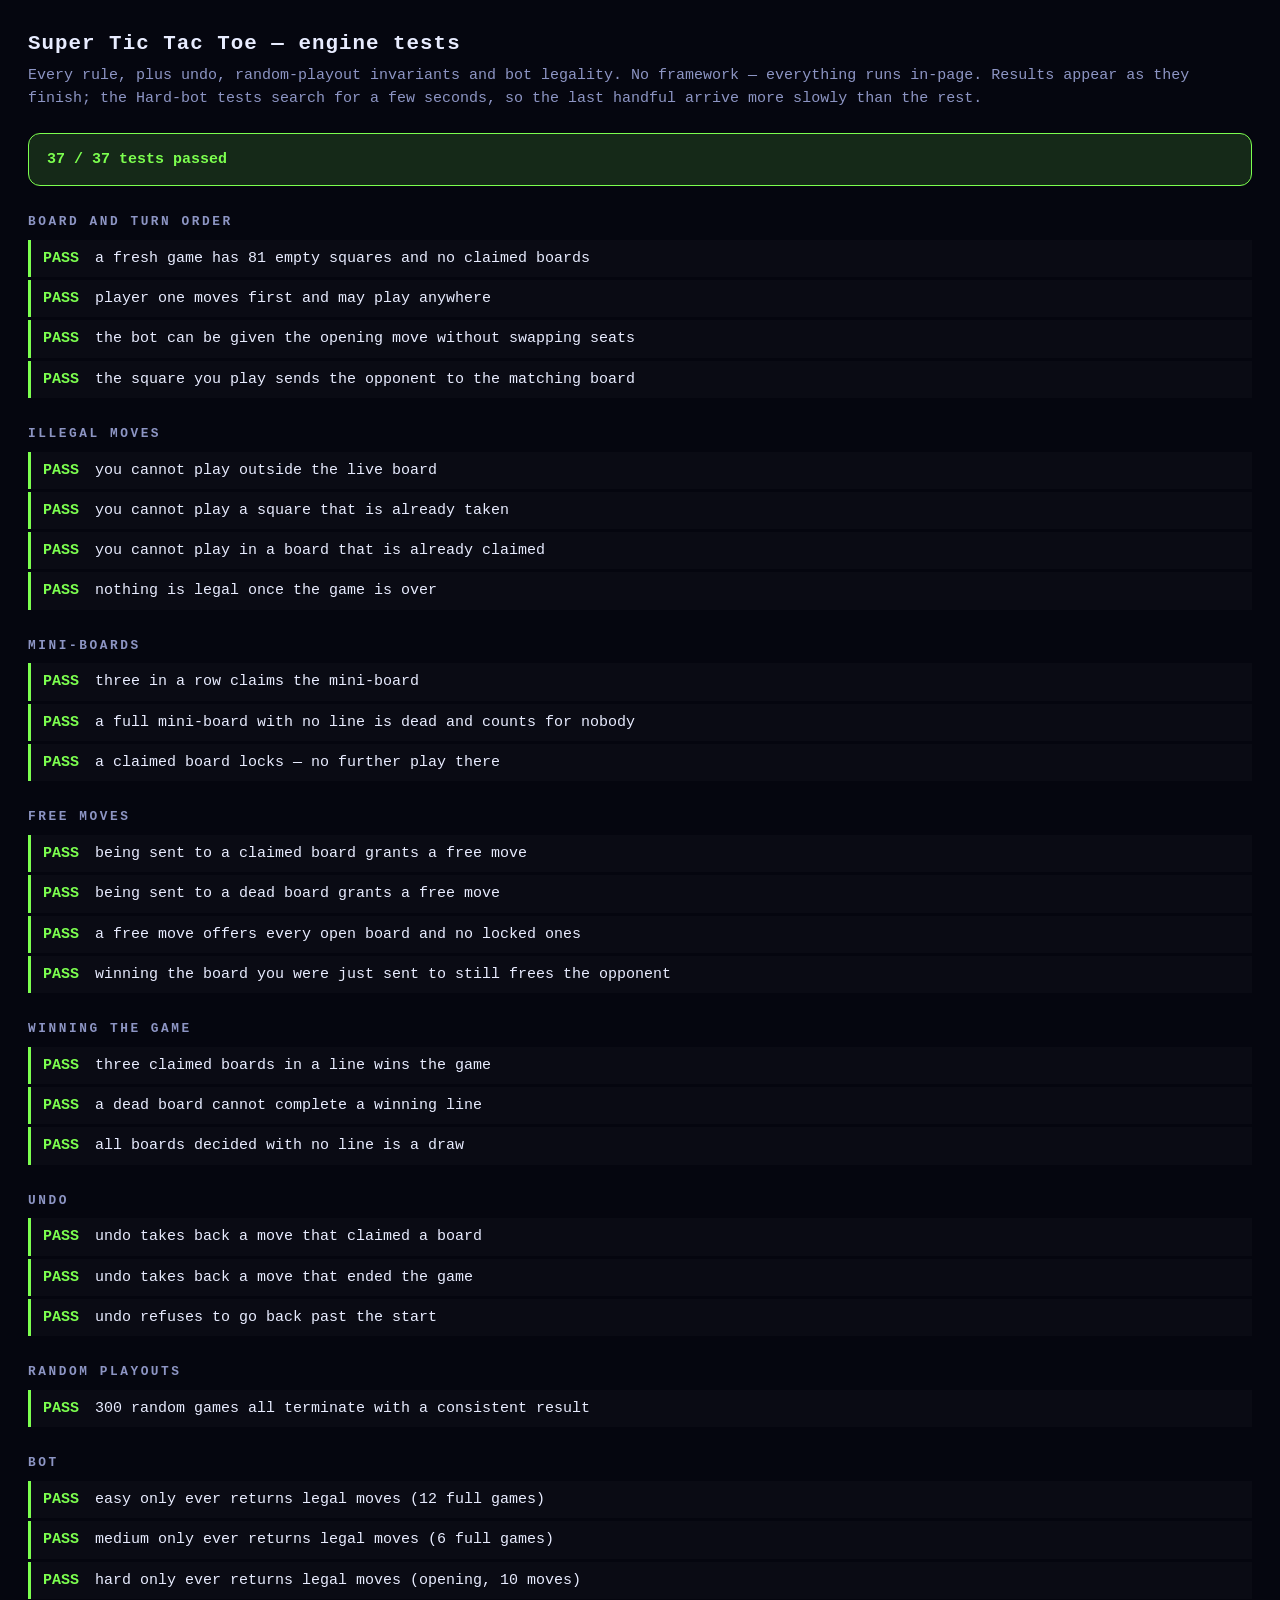
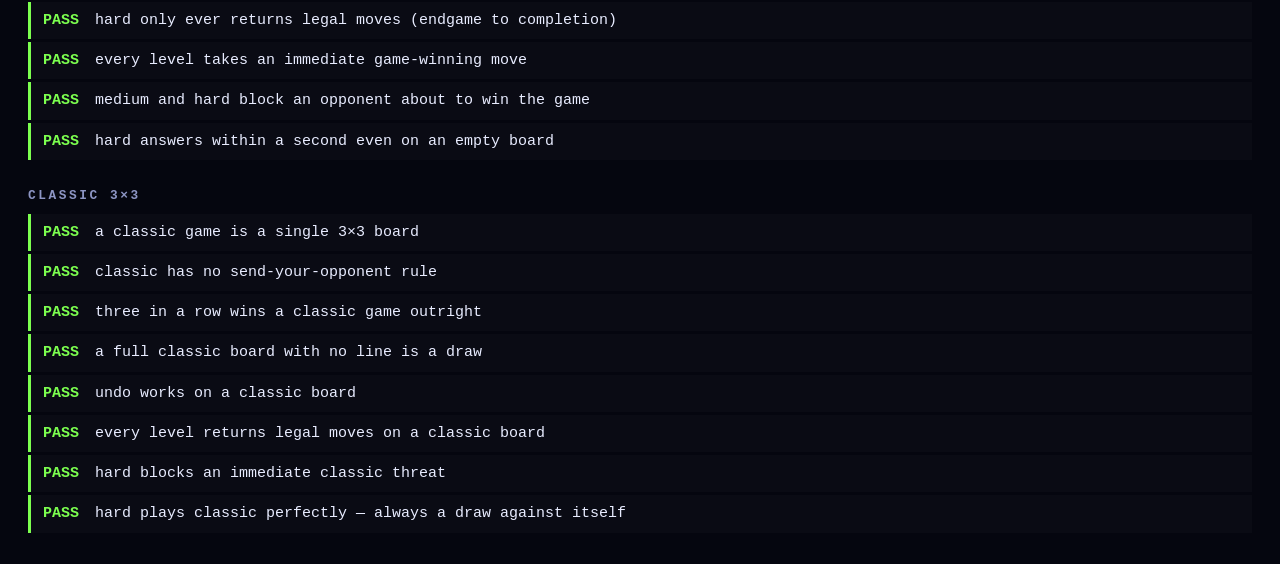
==== tests/engine.test.html @ ea8e8ba9 "Super Tic Tac Toe: neon two-player game, bot, and installable web app A dark-themed Super Tic Tac To" ====
<!DOCTYPE html>
<html lang="en">
<head>
<meta charset="utf-8">
<meta name="viewport" content="width=device-width, initial-scale=1">
<title>Super Tic Tac Toe — engine tests</title>
<style>
  body {
    margin: 0; padding: 28px;
    font: 15px/1.55 "SF Mono", Menlo, Consolas, monospace;
    background: #05060f; color: #e8ecff;
  }
  h1 { font-size: 1.3rem; letter-spacing: .05em; margin: 0 0 4px; }
  p.lead { color: #8d95c4; margin: 0 0 22px; }
  #summary { padding: 14px 18px; border-radius: 12px; font-weight: 700; margin-bottom: 18px; }
  #summary.ok { background: rgba(124,255,79,.14); border: 1px solid #7cff4f; color: #7cff4f; }
  #summary.bad { background: rgba(255,77,94,.14); border: 1px solid #ff4d5e; color: #ff4d5e; }
  #summary.running { background: rgba(34,232,255,.12); border: 1px solid #22e8ff; color: #22e8ff; }
  ul { list-style: none; padding: 0; margin: 0; }
  li { padding: 7px 12px; border-left: 3px solid #2a2f55; margin-bottom: 3px; background: rgba(255,255,255,.02); }
  li.pass { border-left-color: #7cff4f; }
  li.fail { border-left-color: #ff4d5e; background: rgba(255,77,94,.09); }
  .tag { display: inline-block; width: 52px; font-weight: 700; }
  li.pass .tag { color: #7cff4f; }
  li.fail .tag { color: #ff4d5e; }
  .why { display: block; margin: 4px 0 0 52px; color: #ff9aa4; font-size: .88rem; }
  h2 { font-size: .8rem; text-transform: uppercase; letter-spacing: .2em; color: #8d95c4; margin: 26px 0 8px; }
</style>
</head>
<body>

<h1>Super Tic Tac Toe — engine tests</h1>
<p class="lead">Every rule, plus undo, random-playout invariants and bot legality. No framework —
everything runs in-page. Results appear as they finish; the Hard-bot tests search for a
few seconds, so the last handful arrive more slowly than the rest.</p>
<div id="summary">Running…</div>
<div id="out"></div>

<script src="../js/variants.js"></script>
<script src="../js/engine.js"></script>
<script src="../js/bot.js"></script>
<script>
(function () {
  'use strict';

  var Engine = STT.Engine;
  var Bot = STT.Bot;
  var queue = [];
  var results = [];
  var group = 'General';

  function section(name) { group = name; }

  /* Tests are queued rather than run on the spot. The Hard bot alone costs a
     few seconds of blocking search, and running everything in one pass left
     the page frozen on "Running…" until the whole suite finished. */
  function test(name, fn) {
    queue.push({ group: group, name: name, fn: fn });
  }

  function ok(cond, msg) {
    if (!cond) throw new Error(msg || 'assertion failed');
  }

  function eq(actual, expected, msg) {
    if (actual !== expected) {
      throw new Error((msg || 'value') + ' — expected ' + JSON.stringify(expected) +
        ', got ' + JSON.stringify(actual));
    }
  }

  function hasEvent(events, type) {
    return events.some(function (e) { return e.type === type; });
  }

  function eventOf(events, type) {
    return events.filter(function (e) { return e.type === type; })[0];
  }

  /* Builds a position directly. The engine state is a plain object, so a test
     can set one up without having to find a legal 40-move path to it. */
  function pos(spec) {
    var s = Engine.create();
    if (spec.cells) {
      Object.keys(spec.cells).forEach(function (b) {
        Object.keys(spec.cells[b]).forEach(function (c) {
          s.boards[b][c] = spec.cells[b][c];
          s.moveCount++;
        });
      });
    }
    if (spec.status) {
      Object.keys(spec.status).forEach(function (b) {
        s.boardStatus[b] = spec.status[b];
      });
    }
    s.current = spec.current || 'P1';
    s.activeBoard = spec.active === undefined ? null : spec.active;
    return s;
  }

  /* A filled 3x3 with no three in a row. */
  var DEAD = { 0: 'P1', 1: 'P2', 2: 'P1', 3: 'P1', 4: 'P2', 5: 'P2', 6: 'P2', 7: 'P1', 8: 'P1' };

  /* ---------------- rules 1-3: setup and the send-to-board rule ------------- */

  section('Board and turn order');

  test('a fresh game has 81 empty squares and no claimed boards', function () {
    var s = Engine.create();
    var empty = 0;
    for (var b = 0; b < 9; b++) {
      for (var c = 0; c < 9; c++) if (s.boards[b][c] === null) empty++;
      eq(s.boardStatus[b], null, 'board ' + b + ' status');
    }
    eq(empty, 81, 'empty squares');
  });

  test('player one moves first and may play anywhere', function () {
    var s = Engine.create();
    eq(s.current, 'P1', 'starting player');
    eq(s.activeBoard, null, 'active board');
    eq(Engine.legalMoves(s).length, 81, 'legal moves on move one');
  });

  test('the bot can be given the opening move without swapping seats', function () {
    var s = Engine.create('P2');
    eq(s.current, 'P2', 'starting player');
    eq(Engine.legalMoves(s).length, 81, 'legal moves');
  });

  test('the square you play sends the opponent to the matching board', function () {
    var s = Engine.create();
    var events = Engine.play(s, 0, 5);
    ok(events, 'move should be legal');
    eq(s.activeBoard, 5, 'active board after playing square 5');
    eq(s.current, 'P2', 'turn passes');
    ok(hasEvent(events, 'sentTo'), 'a sentTo event is emitted');
    eq(eventOf(events, 'sentTo').board, 5, 'sentTo board');
    eq(Engine.legalMoves(s).length, 9, 'opponent is confined to one board');
  });

  /* ---------------- rule 9: illegal moves ---------------- */

  section('Illegal moves');

  test('you cannot play outside the live board', function () {
    var s = Engine.create();
    Engine.play(s, 0, 5);
    eq(Engine.isLegal(s, 3, 0), false, 'board 3 while sent to board 5');
    eq(Engine.play(s, 3, 0), null, 'play returns null');
    eq(s.moveCount, 1, 'the rejected move is not recorded');
  });

  test('you cannot play a square that is already taken', function () {
    var s = pos({ cells: { 4: { 4: 'P1' } }, current: 'P2', active: 4 });
    eq(Engine.isLegal(s, 4, 4), false, 'occupied square');
    eq(Engine.play(s, 4, 4), null, 'play returns null');
  });

  test('you cannot play in a board that is already claimed', function () {
    var s = pos({ status: { 2: 'P1' }, current: 'P2', active: null });
    eq(Engine.isLegal(s, 2, 0), false, 'claimed board');
    ok(Engine.playableBoards(s).indexOf(2) === -1, 'claimed board is not offered');
  });

  test('nothing is legal once the game is over', function () {
    var s = pos({ status: { 0: 'P1', 1: 'P1', 2: 'P1' }, current: 'P2' });
    s.winner = 'P1';
    eq(Engine.legalMoves(s).length, 0, 'legal moves after the game ends');
  });

  /* ---------------- rules 5-6: claiming and killing a mini-board ---------- */

  section('Mini-boards');

  test('three in a row claims the mini-board', function () {
    var s = pos({ cells: { 0: { 0: 'P1', 1: 'P1' } }, current: 'P1', active: 0 });
    var events = Engine.play(s, 0, 2);
    eq(s.boardStatus[0], 'P1', 'board status');
    ok(hasEvent(events, 'boardWon'), 'boardWon event');
    eq(eventOf(events, 'boardWon').player, 'P1', 'claiming player');
    eq(Engine.claimedCount(s, 'P1'), 1, 'claimed count');
  });

  test('a full mini-board with no line is dead and counts for nobody', function () {
    var cells = {};
    Object.keys(DEAD).forEach(function (k) { if (k !== '8') cells[k] = DEAD[k]; });
    var s = pos({ cells: { 0: cells }, current: 'P1', active: 0 });
    var events = Engine.play(s, 0, 8);
    eq(s.boardStatus[0], 'draw', 'board status');
    ok(hasEvent(events, 'boardDrawn'), 'boardDrawn event');
    eq(Engine.claimedCount(s, 'P1'), 0, 'P1 claimed count');
    eq(Engine.claimedCount(s, 'P2'), 0, 'P2 claimed count');
  });

  test('a claimed board locks — no further play there', function () {
    var s = pos({ cells: { 0: { 0: 'P1', 1: 'P1' } }, current: 'P1', active: 0 });
    Engine.play(s, 0, 2);
    eq(Engine.isLegal(s, 0, 3), false, 'empty square inside a claimed board');
  });

  /* ---------------- rule 4: the free move ---------------- */

  section('Free moves');

  test('being sent to a claimed board grants a free move', function () {
    var s = pos({ status: { 6: 'P1' }, current: 'P1', active: 4 });
    var events = Engine.play(s, 4, 6);
    eq(s.activeBoard, null, 'active board');
    ok(hasEvent(events, 'freeMove'), 'freeMove event');
    ok(!hasEvent(events, 'sentTo'), 'no sentTo event');
  });

  test('being sent to a dead board grants a free move', function () {
    var s = pos({ status: { 6: 'draw' }, current: 'P1', active: 4 });
    Engine.play(s, 4, 6);
    eq(s.activeBoard, null, 'active board');
  });

  test('a free move offers every open board and no locked ones', function () {
    var s = pos({ status: { 0: 'P1', 1: 'draw' }, current: 'P2', active: null });
    var boards = Engine.playableBoards(s);
    eq(boards.length, 7, 'open board count');
    ok(boards.indexOf(0) === -1 && boards.indexOf(1) === -1, 'locked boards excluded');
  });

  test('winning the board you were just sent to still frees the opponent', function () {
    /* Playing square 0 of board 0 both claims board 0 and points at board 0. */
    var s = pos({ cells: { 0: { 3: 'P1', 6: 'P1' } }, current: 'P1', active: 0 });
    var events = Engine.play(s, 0, 0);
    eq(s.boardStatus[0], 'P1', 'board 0 claimed');
    eq(s.activeBoard, null, 'opponent is not sent into the locked board');
    ok(hasEvent(events, 'freeMove'), 'freeMove event');
  });

  /* ---------------- rules 7-8: winning and drawing the game -------------- */

  section('Winning the game');

  test('three claimed boards in a line wins the game', function () {
    var s = pos({
      status: { 0: 'P1', 1: 'P1' },
      cells: { 2: { 0: 'P1', 1: 'P1' } },
      current: 'P1', active: 2
    });
    var events = Engine.play(s, 2, 2);
    eq(s.winner, 'P1', 'winner');
    ok(hasEvent(events, 'gameOver'), 'gameOver event');
    eq(eventOf(events, 'gameOver').winner, 'P1', 'gameOver winner');
    ok(s.winningLine, 'winning line recorded');
  });

  test('a dead board cannot complete a winning line', function () {
    var s = pos({
      status: { 0: 'P1', 1: 'draw' },
      cells: { 2: { 0: 'P1', 1: 'P1' } },
      current: 'P1', active: 2
    });
    Engine.play(s, 2, 2);
    eq(s.boardStatus[2], 'P1', 'board 2 claimed');
    eq(s.winner, null, 'no winner through a dead board');
  });

  test('all boards decided with no line is a draw', function () {
    var status = { 0: 'P1', 1: 'P2', 2: 'P1', 3: 'P1', 4: 'P2', 5: 'P2', 6: 'P2', 7: 'P1' };
    var cells = {};
    Object.keys(DEAD).forEach(function (k) { if (k !== '8') cells[k] = DEAD[k]; });
    var s = pos({ status: status, cells: { 8: cells }, current: 'P1', active: 8 });
    var events = Engine.play(s, 8, 8);
    eq(s.boardStatus[8], 'draw', 'last board is dead');
    eq(s.winner, 'draw', 'game result');
    eq(eventOf(events, 'gameOver').winner, 'draw', 'gameOver winner');
  });

  /* ---------------- undo ---------------- */

  section('Undo');

  test('undo takes back a move that claimed a board', function () {
    var s = pos({ cells: { 0: { 0: 'P1', 1: 'P1' } }, current: 'P1', active: 0 });
    Engine.play(s, 0, 2);
    eq(s.boardStatus[0], 'P1', 'claimed before undo');
    eq(Engine.undo(s), true, 'undo succeeds');
    eq(s.boardStatus[0], null, 'claim reversed');
    eq(s.boards[0][2], null, 'square cleared');
    eq(s.current, 'P1', 'turn restored');
    eq(s.activeBoard, 0, 'active board restored');
  });

  test('undo takes back a move that ended the game', function () {
    var s = pos({
      status: { 0: 'P1', 1: 'P1' },
      cells: { 2: { 0: 'P1', 1: 'P1' } },
      current: 'P1', active: 2
    });
    Engine.play(s, 2, 2);
    eq(s.winner, 'P1', 'won before undo');
    Engine.undo(s);
    eq(s.winner, null, 'winner cleared');
    ok(Engine.legalMoves(s).length > 0, 'play can resume');
  });

  test('undo refuses to go back past the start', function () {
    var s = Engine.create();
    eq(Engine.canUndo(s), false, 'canUndo on a fresh game');
    eq(Engine.undo(s), false, 'undo returns false');
  });

  /* ---------------- invariants over random games ---------------- */

  section('Random playouts');

  test('300 random games all terminate with a consistent result', function () {
    for (var g = 0; g < 300; g++) {
      var s = Engine.create(g % 2 ? 'P2' : 'P1');
      var moves = 0;
      while (!s.winner) {
        var legal = Engine.legalMoves(s);
        ok(legal.length > 0, 'a game with no winner always has a legal move');
        var m = legal[(Math.random() * legal.length) | 0];

        /* The chosen board must be open, and must be the live one if there is one. */
        eq(s.boardStatus[m.board], null, 'chosen board is open');
        if (s.activeBoard !== null) eq(m.board, s.activeBoard, 'chosen board is the live one');

        ok(Engine.play(s, m.board, m.cell), 'legal move was accepted');
        moves++;
        ok(moves <= 81, 'game finishes within 81 moves');
      }

      ok(s.winner === 'P1' || s.winner === 'P2' || s.winner === 'draw', 'valid result');
      if (s.winner === 'draw') {
        for (var b = 0; b < 9; b++) ok(s.boardStatus[b] !== null, 'draw means every board is decided');
      } else {
        s.winningLine.forEach(function (b) {
          eq(s.boardStatus[b], s.winner, 'winning line board belongs to the winner');
        });
      }
    }
  });

  /* ---------------- bot ---------------- */

  section('Bot');

  /* Walks a game, asking the bot for a move at each step. `maxMoves` caps how
     far in we go — Hard costs up to 400ms a move, so a full 44-move game would
     block the page for about nine seconds. */
  function botPlayout(level, games, maxMoves) {
    for (var g = 0; g < games; g++) {
      var s = Engine.create();
      var n = 0;
      while (!s.winner && (!maxMoves || n < maxMoves)) {
        var mv = Bot.chooseMove(s, level);
        ok(mv, level + ' returned a move');
        ok(Engine.isLegal(s, mv.board, mv.cell),
          level + ' returned an illegal move: board ' + mv.board + ' square ' + mv.cell);
        Engine.play(s, mv.board, mv.cell);
        n++;
      }
    }
  }

  /* Hands the bot a game already 30 random moves deep, so its legality is
     exercised in the endgame too — and cheaply, since few moves remain. */
  function botFinishesGame(level) {
    var s = Engine.create();
    for (var i = 0; i < 30 && !s.winner; i++) {
      var legal = Engine.legalMoves(s);
      var m = legal[(Math.random() * legal.length) | 0];
      Engine.play(s, m.board, m.cell);
    }
    while (!s.winner) {
      var mv = Bot.chooseMove(s, level);
      ok(Engine.isLegal(s, mv.board, mv.cell), level + ' returned an illegal endgame move');
      Engine.play(s, mv.board, mv.cell);
    }
  }

  test('easy only ever returns legal moves (12 full games)', function () {
    botPlayout('easy', 12);
  });

  test('medium only ever returns legal moves (6 full games)', function () {
    botPlayout('medium', 6);
  });

  test('hard only ever returns legal moves (opening, 10 moves)', function () {
    botPlayout('hard', 1, 10);
  });

  test('hard only ever returns legal moves (endgame to completion)', function () {
    botFinishesGame('hard');
  });

  test('every level takes an immediate game-winning move', function () {
    ['easy', 'medium', 'hard'].forEach(function (level) {
      var s = pos({
        status: { 0: 'P1', 1: 'P1' },
        cells: { 2: { 0: 'P1', 1: 'P1' } },
        current: 'P1', active: 2
      });
      var mv = Bot.chooseMove(s, level);
      eq(mv.board, 2, level + ' plays in the only open board');
      eq(mv.cell, 2, level + ' completes the line');
    });
  });

  test('medium and hard block an opponent about to win the game', function () {
    /* Medium carries a little scoring jitter, so this has to hold repeatedly
       rather than once. */
    ['medium', 'hard'].forEach(function (level) {
      var runs = level === 'medium' ? 25 : 3;
      for (var i = 0; i < runs; i++) {
        /* P1 owns boards 0 and 1 and is one square from claiming board 2.
           P2 is on move inside board 2 and must take that square. */
        var s = pos({
          status: { 0: 'P1', 1: 'P1' },
          cells: { 2: { 0: 'P1', 1: 'P1' } },
          current: 'P2', active: 2
        });
        var mv = Bot.chooseMove(s, level);
        eq(mv.cell, 2, level + ' blocks the winning square (run ' + (i + 1) + ')');
      }
    });
  });

  test('hard answers within a second even on an empty board', function () {
    var s = Engine.create();
    Engine.play(s, 0, 4);          // step off the opening-book move
    var t0 = Date.now();
    var mv = Bot.chooseMove(s, 'hard');
    var elapsed = Date.now() - t0;
    ok(Engine.isLegal(s, mv.board, mv.cell), 'move is legal');
    ok(elapsed < 1000, 'hard took ' + elapsed + 'ms, expected under 1000ms');
  });

  /* ---------------- classic 3x3 ---------------- */

  section('Classic 3×3');

  test('a classic game is a single 3×3 board', function () {
    var s = Engine.create('P1', 'classic');
    eq(s.boards.length, 1, 'board count');
    eq(Engine.isSingle(s), true, 'isSingle');
    eq(Engine.legalMoves(s).length, 9, 'legal moves at the start');
    eq(s.activeBoard, 0, 'the only board is live from the start, not a free move');
  });

  test('classic has no send-your-opponent rule', function () {
    var s = Engine.create('P1', 'classic');
    var events = Engine.play(s, 0, 5);
    eq(s.activeBoard, 0, 'still the same board');
    eq(s.current, 'P2', 'turn passes');
    ok(!hasEvent(events, 'sentTo'), 'no sentTo event');
    ok(!hasEvent(events, 'freeMove'), 'no freeMove event');
    eq(Engine.legalMoves(s).length, 8, 'every remaining square stays legal');
  });

  test('three in a row wins a classic game outright', function () {
    var s = Engine.create('P1', 'classic');
    [0, 3, 1, 4].forEach(function (c) { Engine.play(s, 0, c); });
    var events = Engine.play(s, 0, 2);       // P1 completes 0-1-2
    eq(s.winner, 'P1', 'winner');
    ok(hasEvent(events, 'boardWon'), 'boardWon event');
    ok(hasEvent(events, 'gameOver'), 'gameOver event');
    eq(s.winningLine, null, 'no macro line on a single board');
    ok(s.boardLines[0], 'the winning cells are recorded on the board itself');
  });

  test('a full classic board with no line is a draw', function () {
    var s = Engine.create('P1', 'classic');
    var events = null;
    [0, 1, 2, 4, 3, 5, 7, 6, 8].forEach(function (c) {
      events = Engine.play(s, 0, c);
      ok(events, 'square ' + c + ' was legal');
    });
    eq(s.boardStatus[0], 'draw', 'board is dead');
    eq(s.winner, 'draw', 'game drawn');
    ok(hasEvent(events, 'gameOver'), 'gameOver event');
  });

  test('undo works on a classic board', function () {
    var s = Engine.create('P1', 'classic');
    [0, 3, 1, 4].forEach(function (c) { Engine.play(s, 0, c); });
    Engine.play(s, 0, 2);
    eq(s.winner, 'P1', 'won before undo');
    Engine.undo(s);
    eq(s.winner, null, 'winner cleared');
    eq(s.boards[0][2], null, 'square cleared');
    eq(s.activeBoard, 0, 'board still live');
  });

  test('every level returns legal moves on a classic board', function () {
    ['easy', 'medium', 'hard'].forEach(function (level) {
      var s = Engine.create('P1', 'classic');
      while (!s.winner) {
        var mv = Bot.chooseMove(s, level);
        ok(mv, level + ' returned a move');
        ok(Engine.isLegal(s, mv.board, mv.cell),
          level + ' returned an illegal classic move: square ' + (mv && mv.cell));
        Engine.play(s, mv.board, mv.cell);
      }
    });
  });

  test('hard blocks an immediate classic threat', function () {
    var s = Engine.create('P1', 'classic');
    [0, 4, 1].forEach(function (c) { Engine.play(s, 0, c); });
    var mv = Bot.chooseMove(s, 'hard');      // P2 must stop 0-1-2
    eq(mv.cell, 2, 'hard blocks the winning square');
  });

  test('hard plays classic perfectly — always a draw against itself', function () {
    /* Nobody can win 3×3 against correct play, whichever side opens. */
    ['P1', 'P2'].forEach(function (first) {
      var s = Engine.create(first, 'classic');
      while (!s.winner) {
        var mv = Bot.chooseMove(s, 'hard');
        Engine.play(s, mv.board, mv.cell);
      }
      eq(s.winner, 'draw', 'hard vs hard opening with ' + first);
    });
  });

  /* ---------------- run, one test per frame ---------------- */

  var out = document.getElementById('out');
  var summary = document.getElementById('summary');
  var groups = {};
  var total = queue.length;
  var passed = 0;
  var done = 0;

  function renderResult(r) {
    if (!groups[r.group]) {
      var h = document.createElement('h2');
      h.textContent = r.group;
      out.appendChild(h);
      groups[r.group] = document.createElement('ul');
      out.appendChild(groups[r.group]);
    }
    var li = document.createElement('li');
    li.className = r.ok ? 'pass' : 'fail';
    var tag = document.createElement('span');
    tag.className = 'tag';
    tag.textContent = r.ok ? 'PASS' : 'FAIL';
    li.appendChild(tag);
    li.appendChild(document.createTextNode(r.name));
    if (!r.ok) {
      var why = document.createElement('span');
      why.className = 'why';
      why.textContent = r.why;
      li.appendChild(why);
    }
    groups[r.group].appendChild(li);
  }

  function step() {
    var t = queue.shift();
    var r;
    try {
      t.fn();
      r = { group: t.group, name: t.name, ok: true };
    } catch (err) {
      r = {
        group: t.group, name: t.name, ok: false,
        why: err && err.message ? err.message : String(err)
      };
    }
    results.push(r);
    renderResult(r);
    done++;
    if (r.ok) passed++;

    if (queue.length) {
      summary.textContent = 'Running… ' + done + ' of ' + total +
        ' done — now: ' + queue[0].name;
      /* Yield so the browser paints this result before the next test blocks. */
      setTimeout(step, 0);
      return;
    }

    var allPassed = passed === total;
    summary.className = allPassed ? 'ok' : 'bad';
    summary.textContent = allPassed
      ? passed + ' / ' + total + ' tests passed'
      : (total - passed) + ' of ' + total + ' tests FAILED';
  }

  summary.className = 'running';
  summary.textContent = 'Running… 0 of ' + total;
  setTimeout(step, 0);
})();
</script>
</body>
</html>
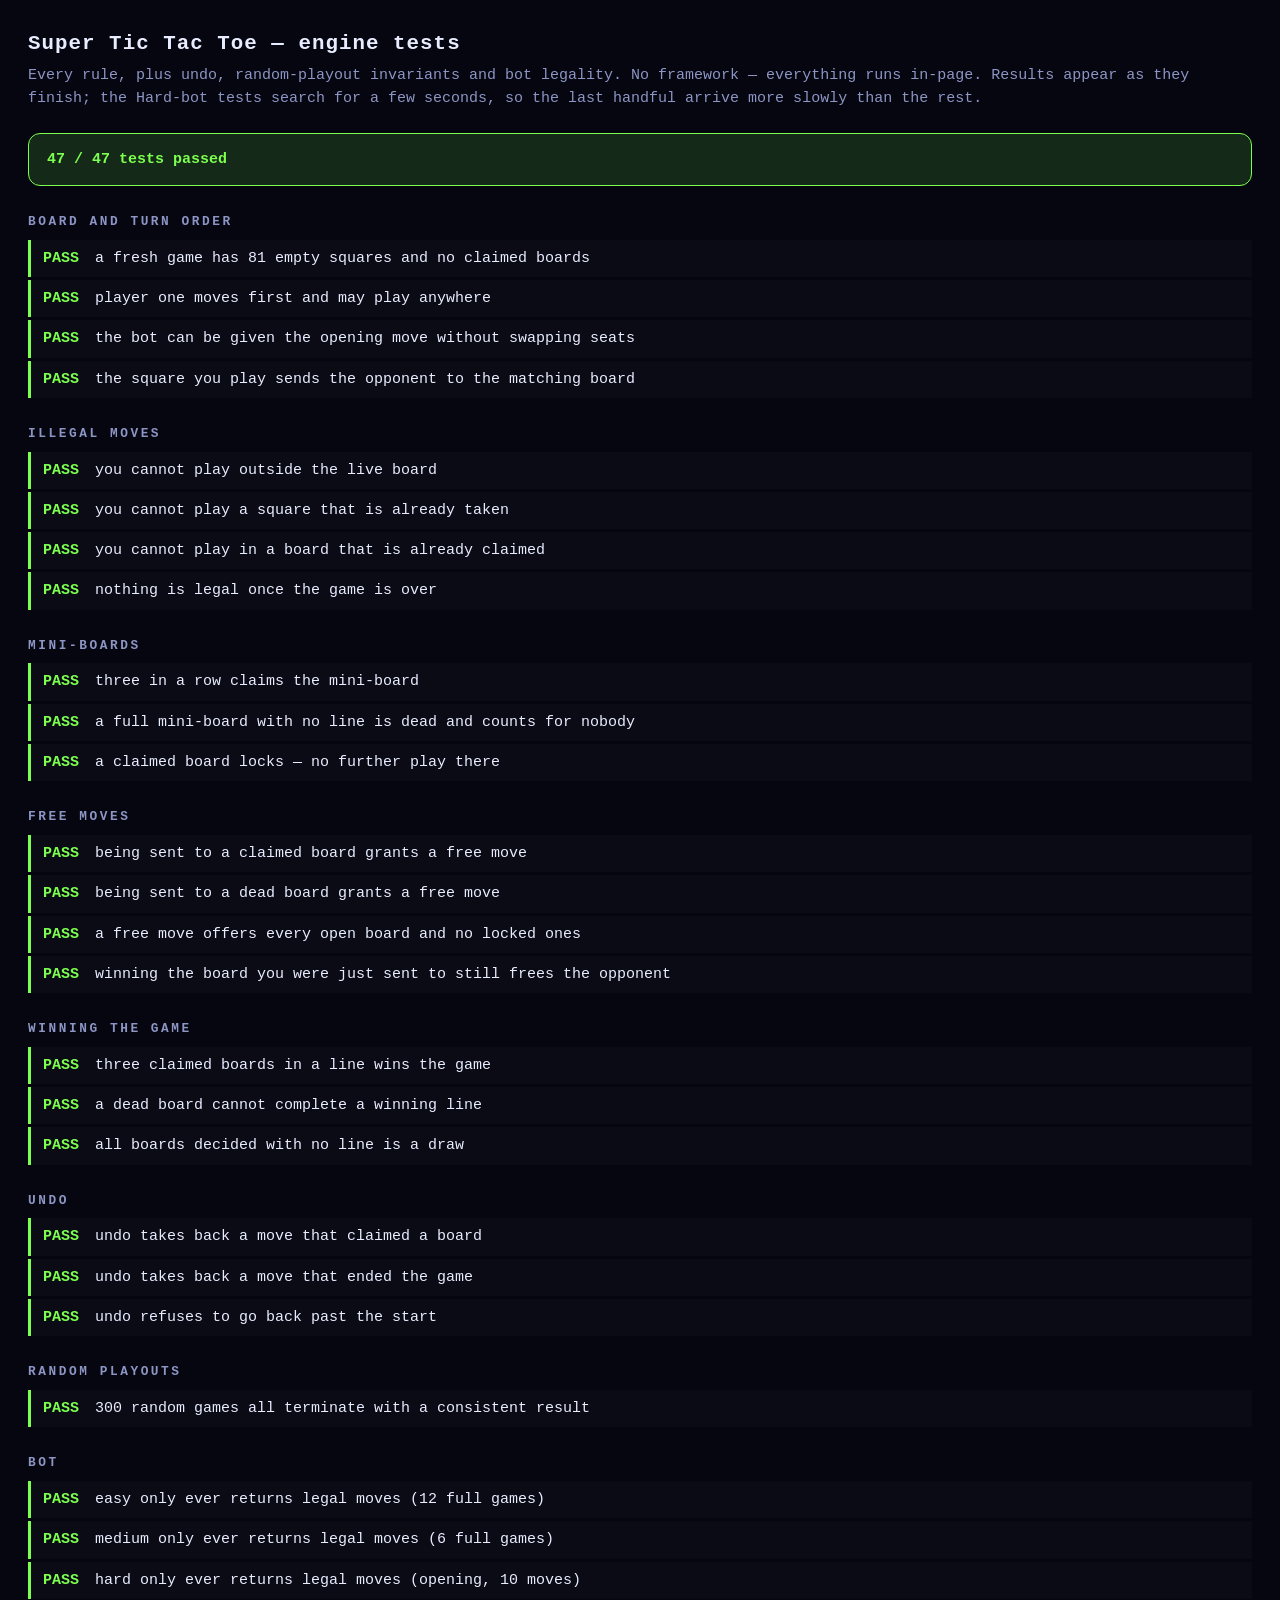
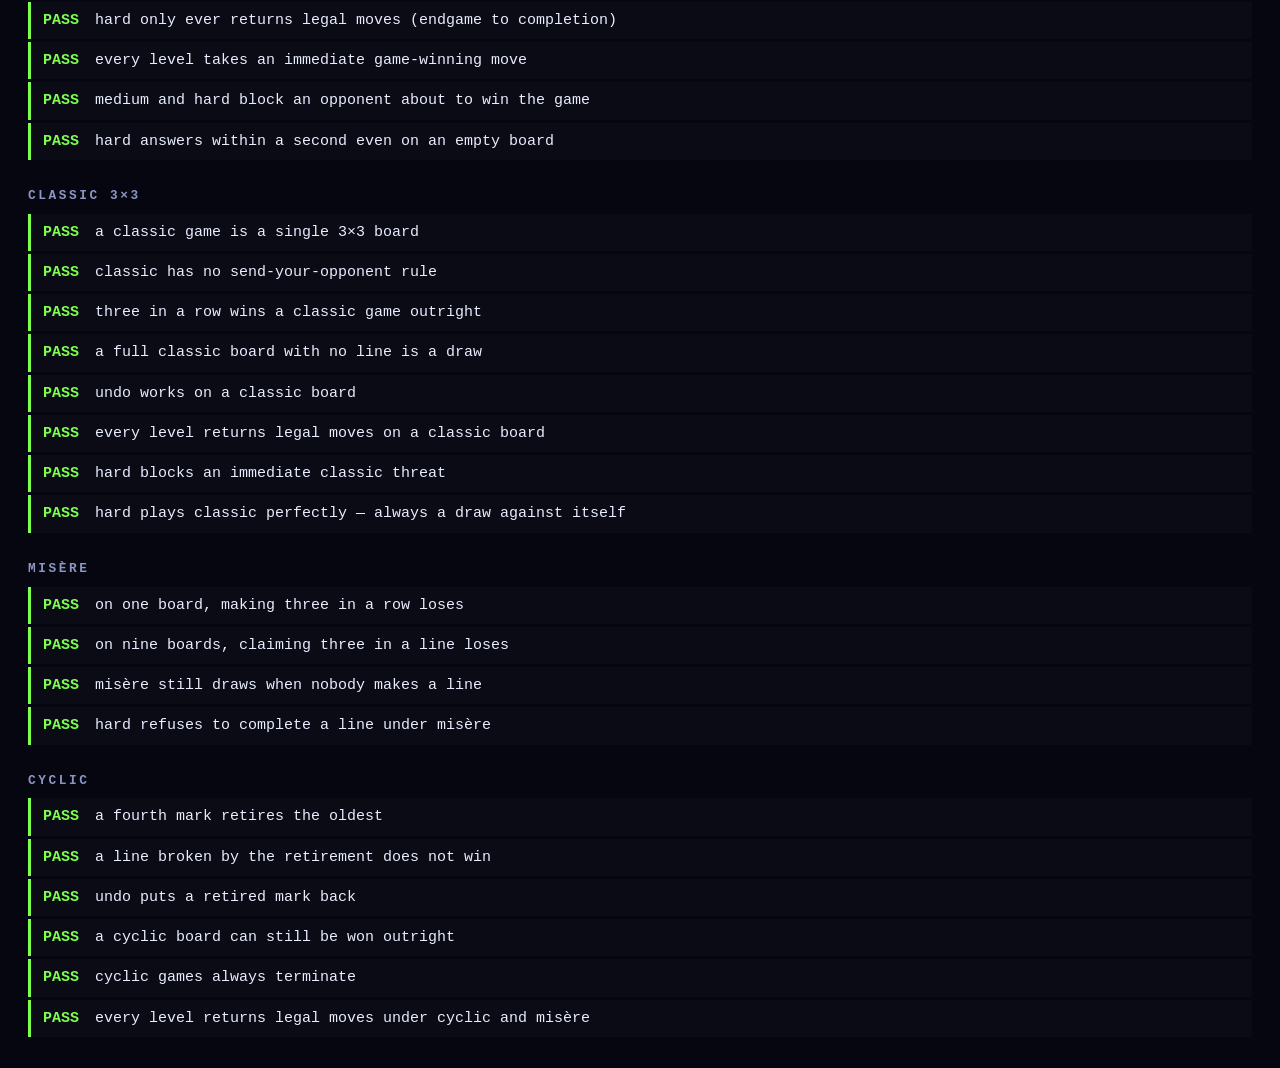
==== commit eb81f976: "Add AI move improvements and bug fixes" ====
--- a/tests/engine.test.html
+++ b/tests/engine.test.html
@@ -37,6 +37,7 @@
 <div id="out"></div>
 
 <script src="../js/variants.js"></script>
+<script src="../js/rules.js"></script>
 <script src="../js/engine.js"></script>
 <script src="../js/bot.js"></script>
 <script>
@@ -80,7 +81,7 @@
   /* Builds a position directly. The engine state is a plain object, so a test
      can set one up without having to find a legal 40-move path to it. */
   function pos(spec) {
-    var s = Engine.create();
+    var s = Engine.create(spec.first || 'P1', spec.variant, spec.rules);
     if (spec.cells) {
       Object.keys(spec.cells).forEach(function (b) {
         Object.keys(spec.cells[b]).forEach(function (c) {
@@ -524,6 +525,132 @@
     });
   });
 
+  /* ---------------- misère ---------------- */
+
+  section('Misère');
+
+  test('on one board, making three in a row loses', function () {
+    var s = Engine.create('P1', 'classic', 'misere');
+    [0, 3, 1, 4].forEach(function (c) { Engine.play(s, 0, c); });
+    var events = Engine.play(s, 0, 2);        // P1 completes 0-1-2
+    eq(s.boardStatus[0], 'P1', 'P1 did make the line');
+    eq(s.winner, 'P2', 'but P2 wins the game');
+    eq(eventOf(events, 'gameOver').winner, 'P2', 'gameOver names the real winner');
+  });
+
+  test('on nine boards, claiming three in a line loses', function () {
+    var s = pos({
+      variant: 'super', rules: 'misere',
+      status: { 0: 'P1', 1: 'P1' },
+      cells: { 2: { 0: 'P1', 1: 'P1' } },
+      current: 'P1', active: 2
+    });
+    Engine.play(s, 2, 2);
+    eq(s.boardStatus[2], 'P1', 'P1 claimed the third board');
+    eq(s.winner, 'P2', 'which loses P1 the game');
+  });
+
+  test('misère still draws when nobody makes a line', function () {
+    var s = Engine.create('P1', 'classic', 'misere');
+    [0, 1, 2, 4, 3, 5, 7, 6, 8].forEach(function (c) { Engine.play(s, 0, c); });
+    eq(s.winner, 'draw', 'result');
+  });
+
+  test('hard refuses to complete a line under misère', function () {
+    /* P2 has 0 and 1; playing 2 would complete the line and lose outright. */
+    var s = pos({
+      variant: 'classic', rules: 'misere',
+      cells: { 0: { 0: 'P2', 1: 'P2', 6: 'P1', 7: 'P1' } },
+      current: 'P2', active: 0
+    });
+    var mv = Bot.chooseMove(s, 'hard');
+    ok(mv.cell !== 2, 'hard avoided the losing square, played ' + mv.cell);
+  });
+
+  /* ---------------- cyclic ---------------- */
+
+  section('Cyclic');
+
+  test('a fourth mark retires the oldest', function () {
+    var s = Engine.create('P1', 'classic', 'cyclic');
+    var events = null;
+    [0, 3, 1, 6, 8, 7].forEach(function (c) { events = Engine.play(s, 0, c); });
+    eq(s.marks.P1.length, 3, 'P1 is at their limit');
+    eq(Engine.doomedMark(s, 'P1').cell, 0, 'the oldest is flagged as next to go');
+
+    events = Engine.play(s, 0, 2);            // P1's fourth
+    ok(hasEvent(events, 'vanished'), 'vanished event');
+    eq(eventOf(events, 'vanished').cell, 0, 'the oldest mark went');
+    eq(s.boards[0][0], null, 'its square is empty again');
+    eq(s.marks.P1.length, 3, 'still only three marks');
+  });
+
+  test('a line broken by the retirement does not win', function () {
+    var s = Engine.create('P1', 'classic', 'cyclic');
+    /* P1 ends up holding 1, 8, 2 — the 0-1-2 line is broken by 0 retiring. */
+    [0, 3, 1, 6, 8, 7, 2].forEach(function (c) { Engine.play(s, 0, c); });
+    eq(s.boards[0][0], null, 'square 0 was vacated');
+    eq(s.winner, null, 'no winner');
+    eq(Engine.isLegal(s, 0, 0), true, 'the vacated square can be played again');
+  });
+
+  test('undo puts a retired mark back', function () {
+    var s = Engine.create('P1', 'classic', 'cyclic');
+    [0, 3, 1, 6, 8, 7].forEach(function (c) { Engine.play(s, 0, c); });
+    Engine.play(s, 0, 2);
+    eq(s.boards[0][0], null, 'retired before undo');
+    Engine.undo(s);
+    eq(s.boards[0][0], 'P1', 'mark restored');
+    eq(s.boards[0][2], null, 'the move itself undone');
+    eq(s.marks.P1.length, 3, 'mark list restored');
+  });
+
+  test('a cyclic board can still be won outright', function () {
+    var s = Engine.create('P1', 'classic', 'cyclic');
+    [0, 3, 1, 4];                             // reference only
+    Engine.play(s, 0, 0);
+    Engine.play(s, 0, 3);
+    Engine.play(s, 0, 1);
+    Engine.play(s, 0, 4);
+    var events = Engine.play(s, 0, 2);        // P1's third mark completes 0-1-2
+    eq(s.winner, 'P1', 'winner');
+    ok(hasEvent(events, 'boardWon'), 'boardWon event');
+    ok(!hasEvent(events, 'vanished'), 'nothing retired — only three marks placed');
+  });
+
+  test('cyclic games always terminate', function () {
+    /* No board ever fills, so the move cap is the only thing stopping this
+       running forever. */
+    for (var g = 0; g < 40; g++) {
+      var s = Engine.create(g % 2 ? 'P2' : 'P1', 'classic', 'cyclic');
+      while (!s.winner) {
+        var legal = Engine.legalMoves(s);
+        ok(legal.length > 0, 'a live game always has a move');
+        var m = legal[(Math.random() * legal.length) | 0];
+        Engine.play(s, m.board, m.cell);
+        ok(s.moveCount <= Engine.CYCLIC_MOVE_LIMIT, 'never runs past the cap');
+      }
+      ok(s.winner === 'P1' || s.winner === 'P2' || s.winner === 'draw', 'valid result');
+    }
+  });
+
+  test('every level returns legal moves under cyclic and misère', function () {
+    [['cyclic', 'classic'], ['misere', 'classic'], ['misere', 'super']].forEach(function (combo) {
+      ['easy', 'medium', 'hard'].forEach(function (level) {
+        var s = Engine.create('P1', combo[1], combo[0]);
+        var n = 0;
+        while (!s.winner && n < 14) {
+          var mv = Bot.chooseMove(s, level);
+          ok(mv, level + ' returned a move (' + combo[0] + '/' + combo[1] + ')');
+          ok(Engine.isLegal(s, mv.board, mv.cell),
+            level + ' returned an illegal move under ' + combo[0] + '/' + combo[1]);
+          Engine.play(s, mv.board, mv.cell);
+          n++;
+        }
+      });
+    });
+  });
+
   /* ---------------- run, one test per frame ---------------- */
 
   var out = document.getElementById('out');
